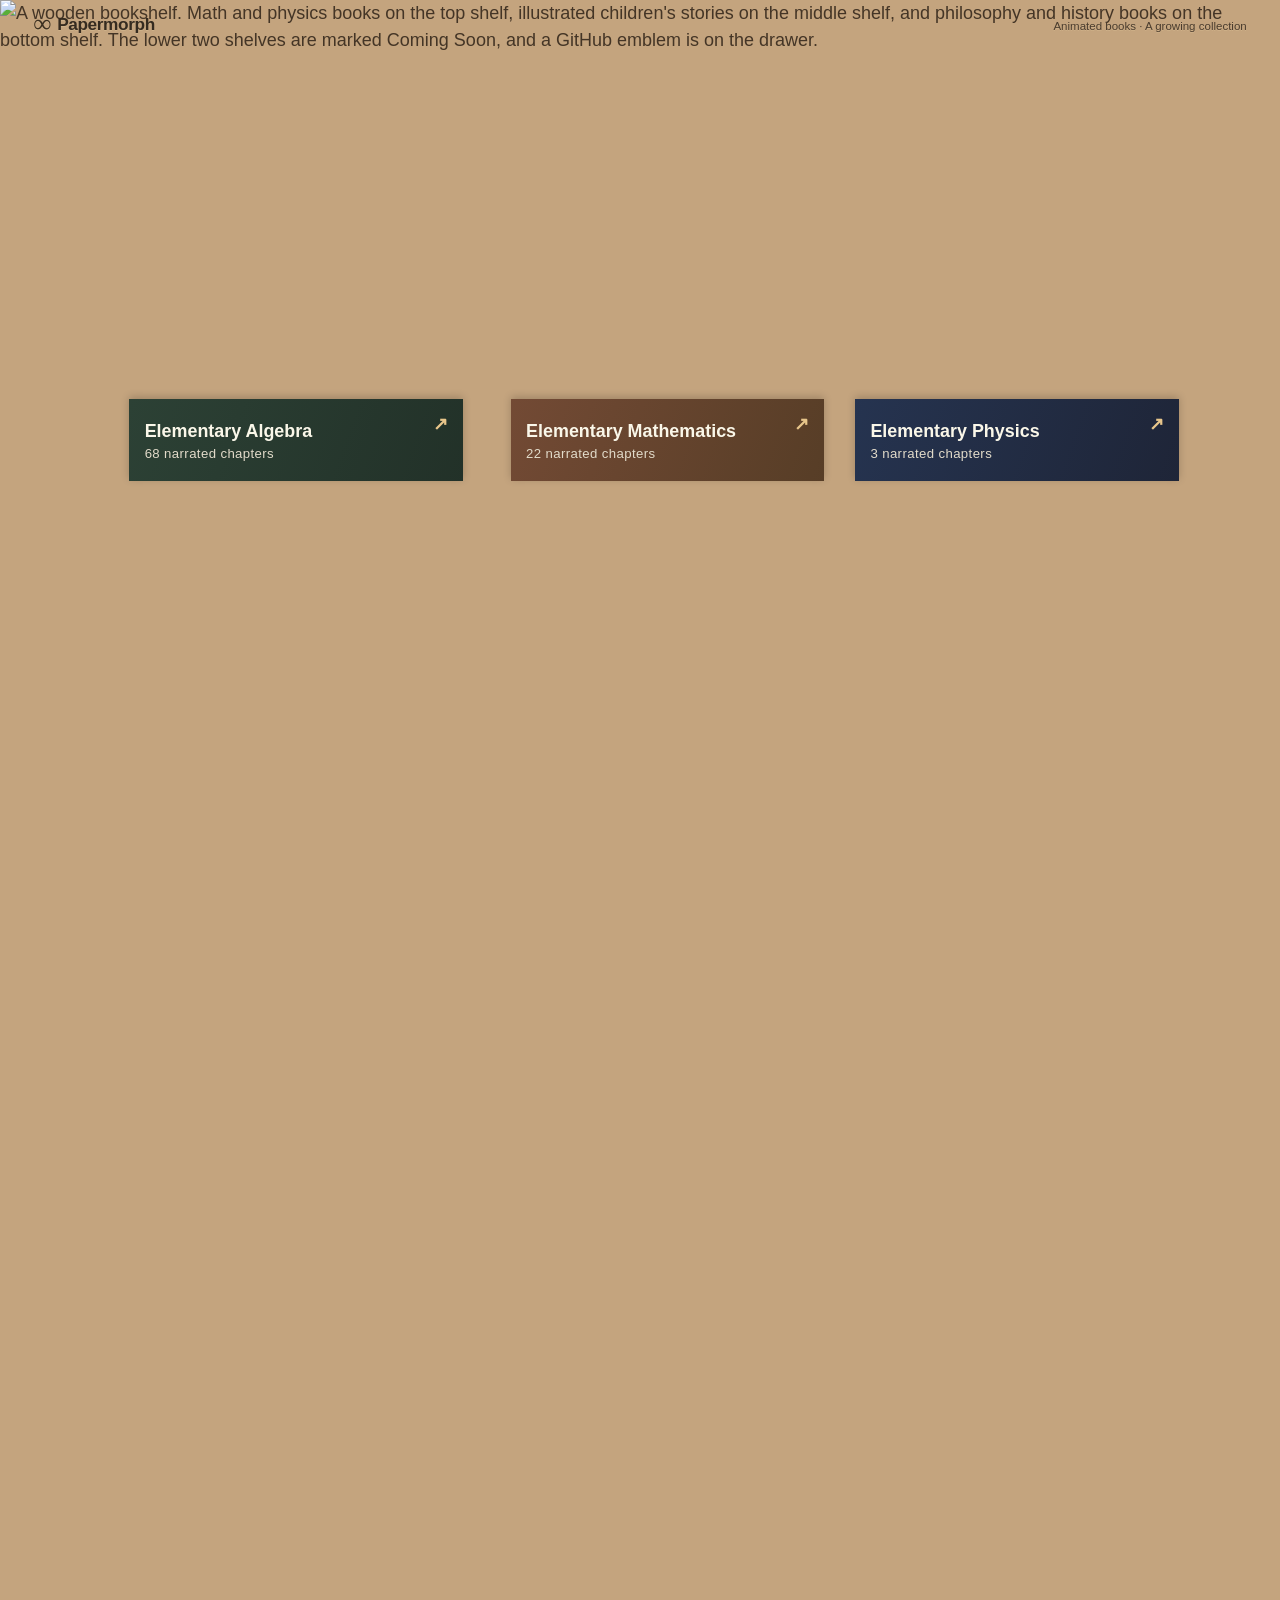
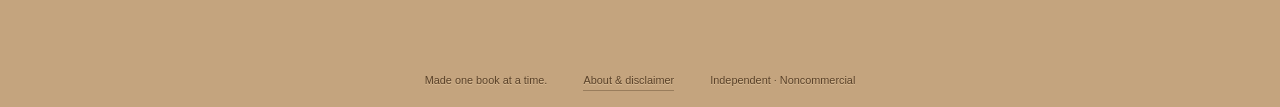
==== site/index.html @ 36084b63 "Merge branch 'main' into develop # Conflicts: #	.claude/skills/papermorph/assets/engine/engine.css #" ====
<!doctype html>
<html lang="en">
<head>
<meta charset="utf-8">
<meta name="viewport" content="width=device-width, initial-scale=1">
<title>Papermorph — The animated bookshelf</title>
<meta name="description" content="A little library of books brought to life. Watch animated lessons, explore the ideas, and try them yourself.">
<link rel="icon" href="data:image/svg+xml,%3Csvg xmlns='http://www.w3.org/2000/svg' viewBox='0 0 64 64'%3E%3Crect width='64' height='64' rx='14' fill='%231d2b27'/%3E%3Ctext x='32' y='45' text-anchor='middle' font-size='48' fill='%23f0b45a'%3E∞%3C/text%3E%3C/svg%3E">
<link rel="stylesheet" href="lib/bookshelf.css">
<script src="lib/bookshelf.js" defer></script>
</head>
<body>
<main id="shelf" aria-labelledby="shelf-title">
  <header class="shelf-top">
    <h1 id="shelf-title"><a class="shelf-brand" href="#"><span aria-hidden="true">∞</span> Papermorph</a></h1>
    <p>Animated books · A growing collection</p>
  </header>
  <figure class="photo-shelf" aria-label="Three shelves: STEM, picture books for children, and curious books">
    <img class="shelf-photo" src="assets/bookshelf.png" width="1086" height="1448" alt="A wooden bookshelf. Math and physics books on the top shelf, illustrated children's stories on the middle shelf, and philosophy and history books on the bottom shelf. The lower two shelves are marked Coming Soon, and a GitHub emblem is on the drawer." fetchpriority="high">
    <div id="shelf-books">
      <section class="shelf-tier" aria-labelledby="stem-title">
        <h2 class="visually-hidden" id="stem-title">STEM · Mathematics</h2>
        <a class="book-hotspot algebra-book" data-book="elementary-algebra" href="elementary-algebra/" aria-label="Open Elementary Algebra, 68 narrated chapters">
          <span class="book-caption"><strong>Elementary Algebra <span aria-hidden="true">↗</span></strong><small>68 narrated chapters</small></span>
        </a>
        <a class="book-hotspot math-book" data-book="math-notebook" href="math-notebook/" aria-label="Open Elementary Mathematics, 22 narrated chapters">
          <span class="book-caption"><strong>Elementary Mathematics <span aria-hidden="true">↗</span></strong><small>22 narrated chapters</small></span>
        </a>
        <a class="book-hotspot physics-book" data-book="science" href="science/" aria-label="Open Elementary Physics, 3 narrated chapters">
          <span class="book-caption"><strong>Elementary Physics <span aria-hidden="true">↗</span></strong><small>3 narrated chapters</small></span>
        </a>
      </section>
      <section class="shelf-tier" aria-labelledby="picture-title">
        <h2 class="visually-hidden" id="picture-title">Picture books for children · Coming soon</h2>
      </section>
      <section class="shelf-tier" aria-labelledby="curious-title">
        <h2 class="visually-hidden" id="curious-title">Curious books · Coming soon</h2>
      </section>
    </div>
    <a class="github-drawer" href="https://github.com/DozenTwelve/Papermorph" target="_blank" rel="noopener noreferrer" aria-label="Papermorph on GitHub: source and Skills"></a>
    <noscript><p class="shelf-noscript">Book links work without JavaScript. The animated lessons require JavaScript.</p></noscript>
  </figure>
  <footer class="shelf-footer">
    <span>Made one book at a time.</span>
    <button type="button" id="shelf-about-button">About &amp; disclaimer</button>
    <span>Independent · Noncommercial</span>
  </footer>
  <dialog class="shelf-about" id="shelf-about" aria-labelledby="shelf-about-title">
    <form method="dialog"><button class="about-close" aria-label="Close">×</button></form>
    <p class="about-kicker">A note from the bookshelf</p>
    <h2 id="shelf-about-title">About Papermorph</h2>
    <p>An independent, noncommercial educational project. Not affiliated with the authors or publishers of the reference books. Book titles and original materials belong to their respective owners.</p>
    <p>Lessons may contain errors; corrections are welcome. Reading progress stays in your browser. Books on the future shelves are previews, not available lessons.</p>
    <p>Explore the source and book-making Skill on <a href="https://github.com/DozenTwelve/Papermorph" target="_blank" rel="noopener noreferrer">GitHub</a>.</p>
  </dialog>
</main>
</body>
</html>
---- site/lib/bookshelf.css ----
:root {
  --ui: "Avenir Next", "Segoe UI", "Helvetica Neue", Arial, sans-serif;
  --book: "Iowan Old Style", Palatino, Georgia, serif;
  color-scheme: dark;
}
* { box-sizing: border-box; }
body { margin: 0; min-height: 100svh; background: #c4a47e; font: 18px/1.5 var(--ui); }
a { color: inherit; }
@view-transition { navigation: auto; }
::view-transition-group(*) { animation-duration: .5s; animation-timing-function: cubic-bezier(.2, .8, .2, 1); }
/* The photographed bookshelf belongs to this website, not the book-making Skill. */
#shelf { position: relative; width: 100%; min-height: 100dvh; margin: 0; color: #443526; }
.shelf-top { position: absolute; z-index: 2; inset: 0 0 auto; display: flex; justify-content: space-between; align-items: center; height: 3%; padding: 0 2.6%; }
#shelf-title { margin: 0; font: 600 clamp(14px, 1.35vw, 25px)/1 var(--ui); letter-spacing: -.4px; view-transition-name: none; }
.shelf-brand { text-decoration: none; }
.shelf-brand { display: inline-flex; align-items: center; gap: 6px; color: #352b20; text-shadow: 0 1px #ecd3a54a; }
.shelf-brand > span { font: clamp(21px, 2vw, 36px)/.7 var(--book); color: #3c3021; }
.shelf-top p { margin: 0; color: #493b2d; font: 500 clamp(10px, .9vw, 15px) var(--ui); text-shadow: 0 1px #ecd3a54a; }
.photo-shelf { position: relative; width: 100%; aspect-ratio: 3 / 4; container-type: inline-size; margin: 0; }
.shelf-photo { display: block; width: 100%; height: auto; }
.shelf-tier { display: contents; }
.visually-hidden { position: absolute; width: 1px; height: 1px; padding: 0; margin: -1px; overflow: hidden; clip-path: inset(50%); white-space: nowrap; border: 0; }
.book-hotspot { position: absolute; display: block; top: 4.9%; height: 23.3%; text-decoration: none; border-radius: 2px; outline-offset: 4px; }
.algebra-book { left: 10.1%; width: 26.1%; }
.math-book { left: 39.9%; width: 24.5%; }
.physics-book { left: 66.8%; width: 25.3%; }
.book-hotspot:hover { box-shadow: 0 0 0 2px #f7d998b3, 0 0 28px #edc97833; }
#shelf a:focus-visible { outline: 3px solid #f4d786; outline-offset: 5px; }
.book-caption { position: absolute; bottom: 0; left: 0; right: 0; display: flex; flex-direction: column; justify-content: center; gap: .35cqw; min-height: 6.45cqw; padding: 1.1cqw 1.2cqw .9cqw; color: #faf7e9; background: linear-gradient(110deg, #263d32f5, #182a23f0); box-shadow: 0 -2px 8px #0003; font: 1.4cqw/1.25 var(--ui); transition: background .2s; }
.math-book .book-caption { background: linear-gradient(110deg, #704732f7, #503721f0); }
.physics-book .book-caption { background: linear-gradient(110deg, #1f2f4ef5, #141d33f0); }
.book-caption strong { font-weight: 600; padding-right: 1.5cqw; }
.book-caption strong > span { position: absolute; right: 1.2cqw; top: 1.1cqw; color: #e8c68b; }
.book-caption small { color: #e2dbca; font-size: 1.03cqw; letter-spacing: .03em; }
.resume-label { position: absolute; padding: .46cqw .74cqw; background: #fcf4df; color: #3c4336; box-shadow: 1px 2px 5px #0003; font: 1.03cqw var(--ui); transform: rotate(-3deg); }
.github-drawer { position: absolute; left: 9%; top: 87.5%; width: 68%; height: 8.5%; text-decoration: none; }
.shelf-noscript { position: absolute; bottom: 0; left: 24px; margin: 0; font: 11px var(--ui); color: #352c21; }
.shelf-footer { position: absolute; inset: auto 0 0; display: flex; justify-content: center; align-items: center; gap: 3%; height: 3%; padding: 0 3%; color: #594129; font: 500 clamp(10px, .85vw, 14px)/1.4 var(--ui); text-shadow: 0 1px #ffe6bd66; }
.shelf-footer button { padding: 2px 0; border: 0; border-bottom: 1px solid #59412966; background: transparent; color: inherit; font: inherit; cursor: pointer; text-shadow: inherit; }
.shelf-footer button:hover { color: #2d2116; border-bottom-color: currentColor; }
.shelf-footer button:focus-visible { outline: 2px solid #594129; outline-offset: 5px; }
.shelf-about { max-width: 580px; padding: 38px 42px; border: 1px solid #a08760; border-radius: 3px; background: #f6efdf; color: #403527; box-shadow: 0 20px 80px #291b1455; }
.shelf-about::backdrop { background: #20180fc4; backdrop-filter: blur(4px); }
.shelf-about h2 { margin: 12px 0 20px; font: 400 32px var(--book); }
.shelf-about p { font: 15px/1.7 var(--ui); }
.shelf-about .about-kicker { margin: 0; color: #826545; font-size: 11px; letter-spacing: .12em; text-transform: uppercase; }
.about-close { position: absolute; right: 16px; top: 12px; padding: 0 7px; background: transparent; border: 0; color: #675542; font: 26px var(--ui); cursor: pointer; }
@media (prefers-reduced-motion: reduce) {
  .book-caption { transition: none; }
  ::view-transition-group(*), ::view-transition-old(*), ::view-transition-new(*) { animation: none !important; }
}
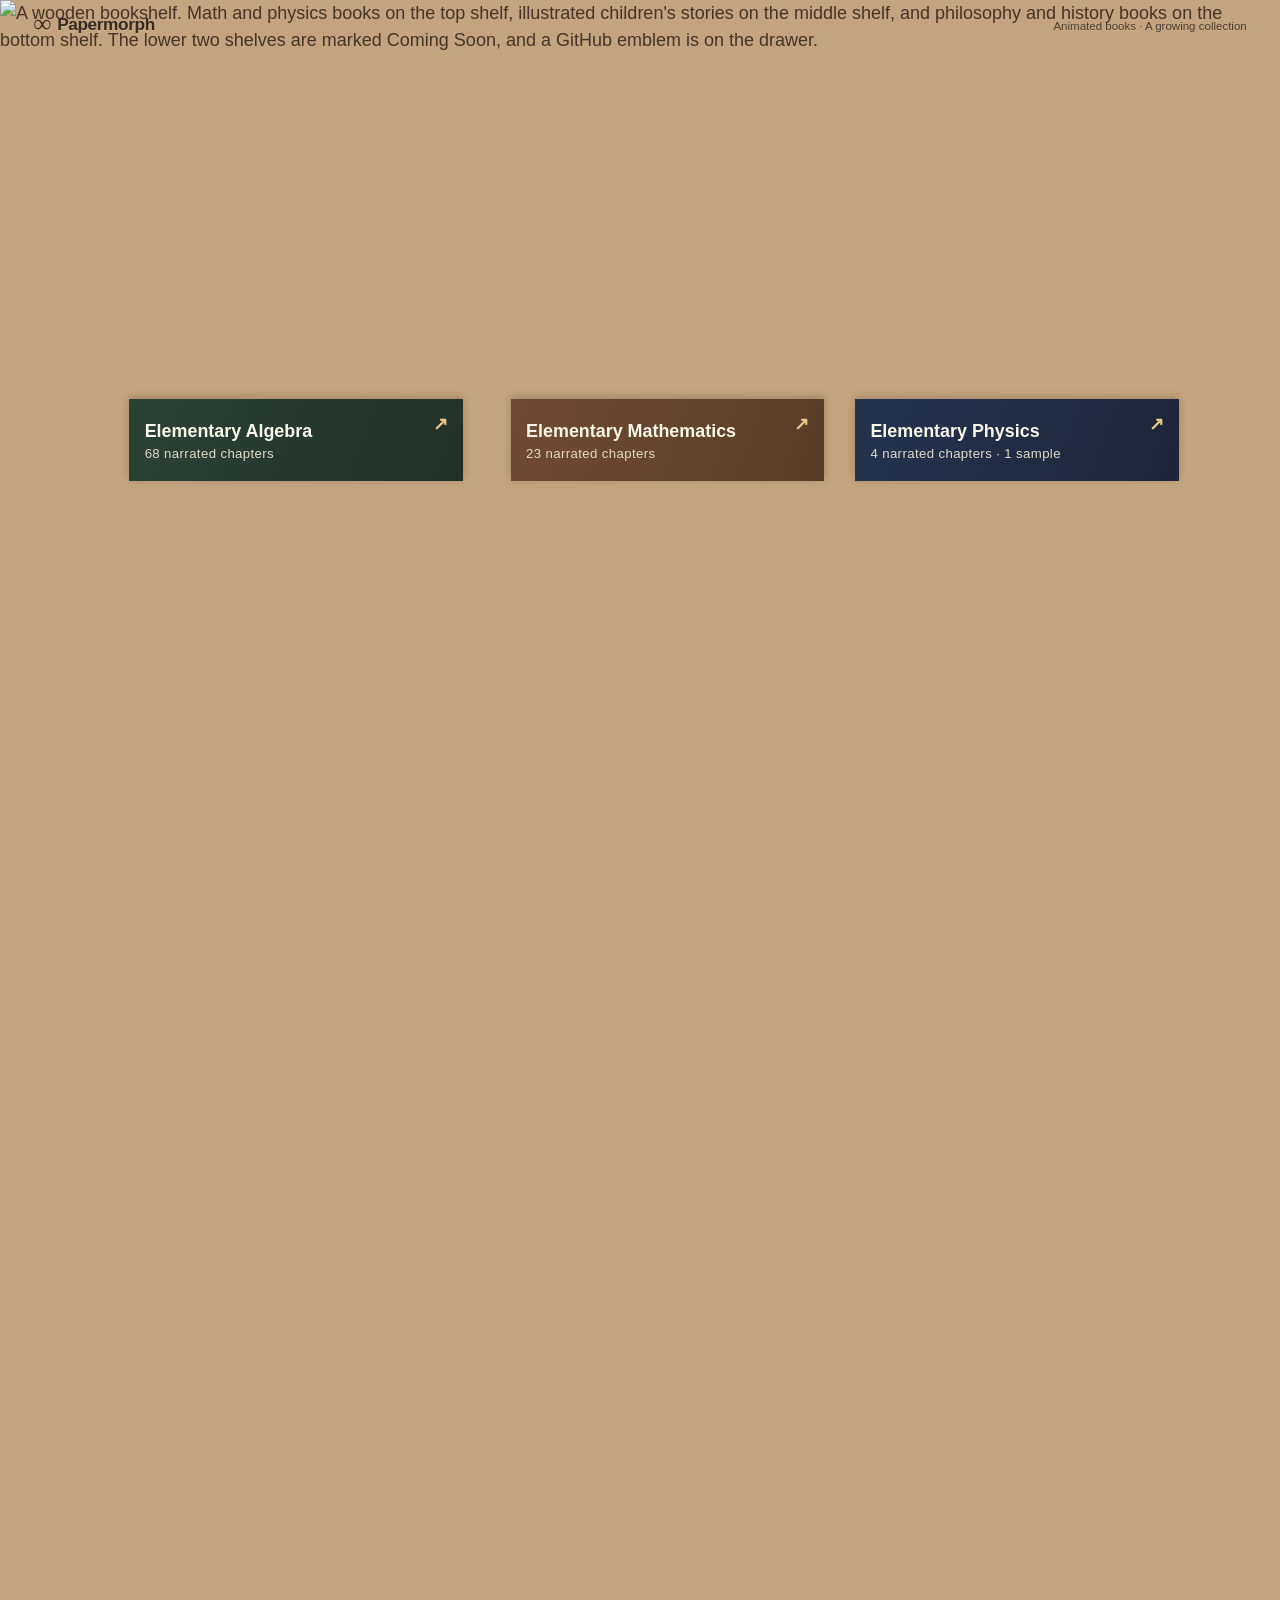
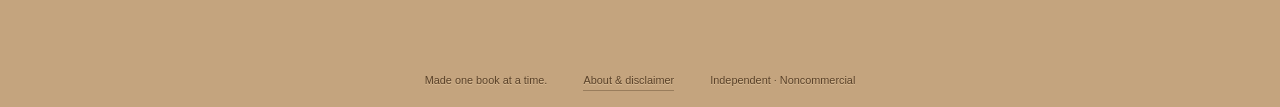
==== commit efc823de: "feat(site): physics sample chapter 19, shelf counts, no header flicker in Firefox - Chapter 19, The " ====
--- a/site/index.html
+++ b/site/index.html
@@ -23,11 +23,11 @@
         <a class="book-hotspot algebra-book" data-book="elementary-algebra" href="elementary-algebra/" aria-label="Open Elementary Algebra, 68 narrated chapters">
           <span class="book-caption"><strong>Elementary Algebra <span aria-hidden="true">↗</span></strong><small>68 narrated chapters</small></span>
         </a>
-        <a class="book-hotspot math-book" data-book="math-notebook" href="math-notebook/" aria-label="Open Elementary Mathematics, 22 narrated chapters">
-          <span class="book-caption"><strong>Elementary Mathematics <span aria-hidden="true">↗</span></strong><small>22 narrated chapters</small></span>
+        <a class="book-hotspot math-book" data-book="math-notebook" href="math-notebook/" aria-label="Open Elementary Mathematics, 23 narrated chapters">
+          <span class="book-caption"><strong>Elementary Mathematics <span aria-hidden="true">↗</span></strong><small>23 narrated chapters</small></span>
         </a>
-        <a class="book-hotspot physics-book" data-book="science" href="science/" aria-label="Open Elementary Physics, 3 narrated chapters">
-          <span class="book-caption"><strong>Elementary Physics <span aria-hidden="true">↗</span></strong><small>3 narrated chapters</small></span>
+        <a class="book-hotspot physics-book" data-book="science" href="science/" aria-label="Open Elementary Physics, 4 narrated chapters and a sample chapter">
+          <span class="book-caption"><strong>Elementary Physics <span aria-hidden="true">↗</span></strong><small>4 narrated chapters · 1 sample</small></span>
         </a>
       </section>
       <section class="shelf-tier" aria-labelledby="picture-title">
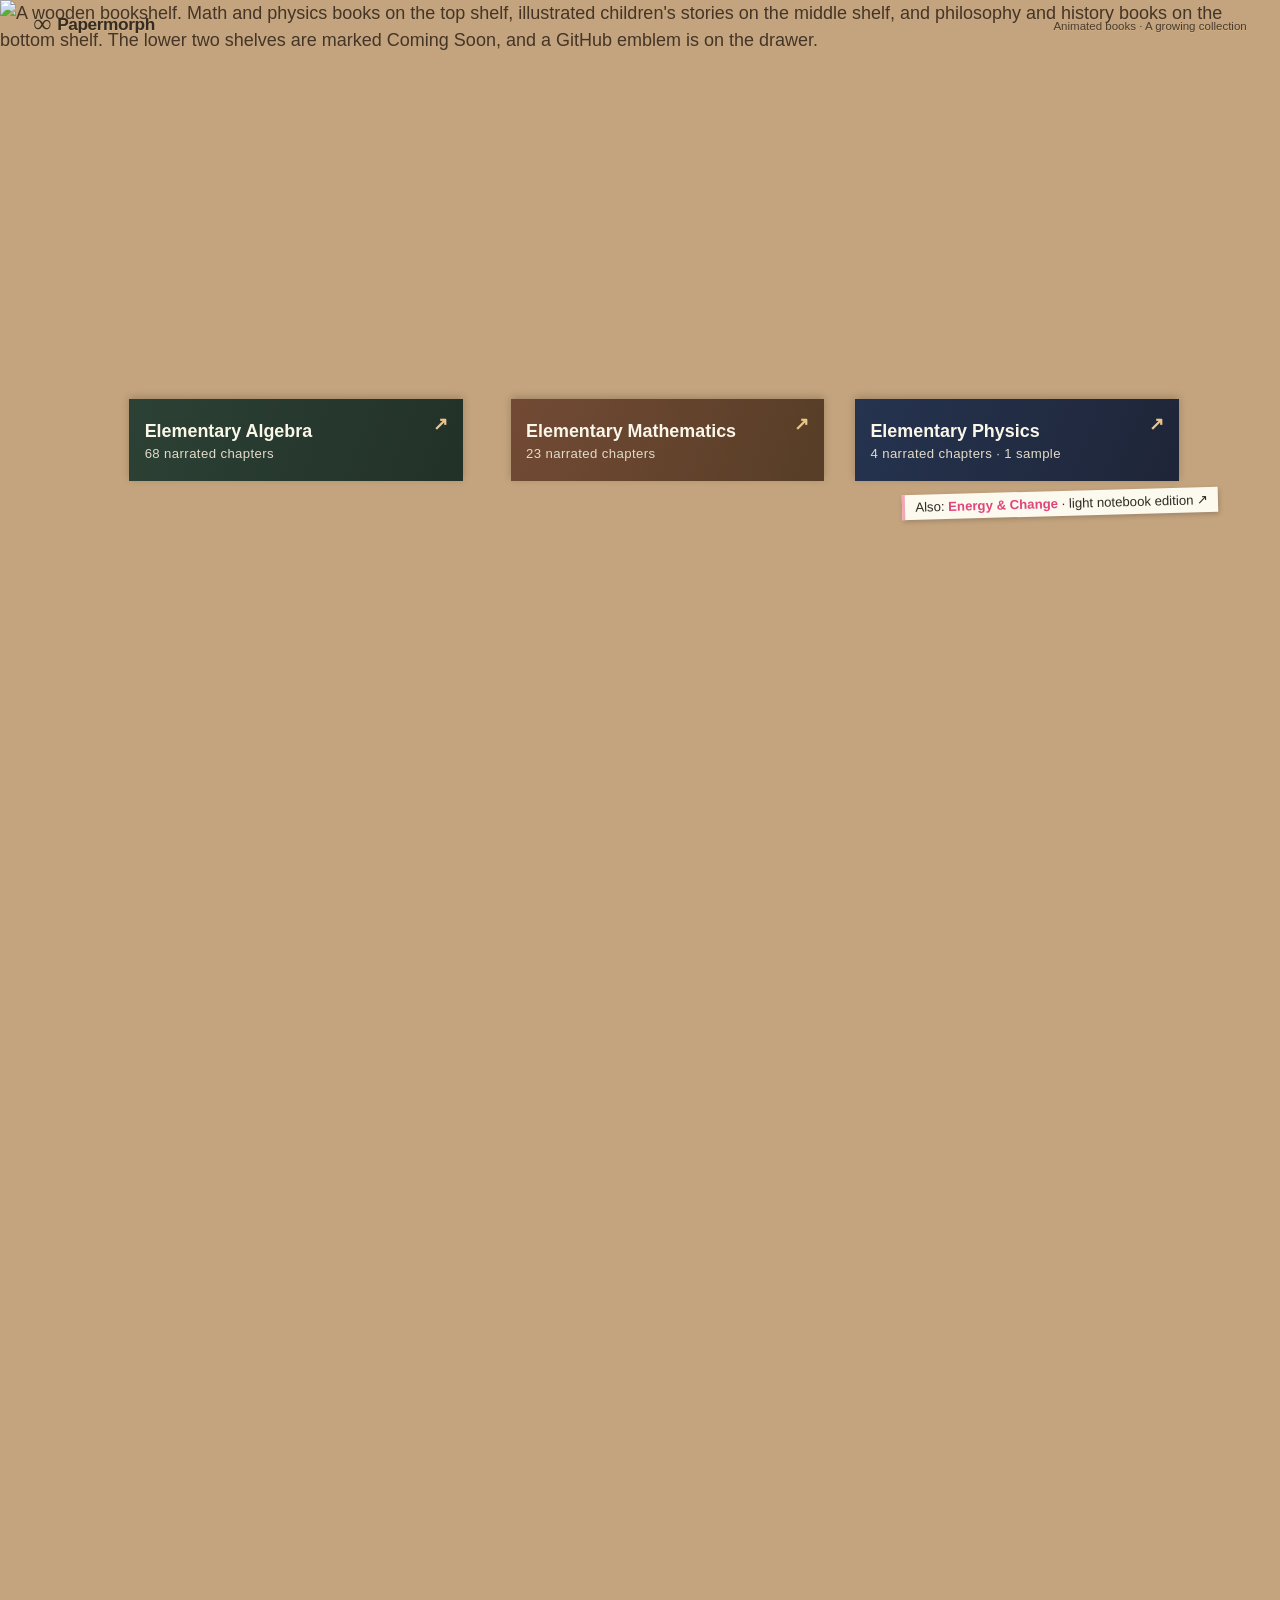
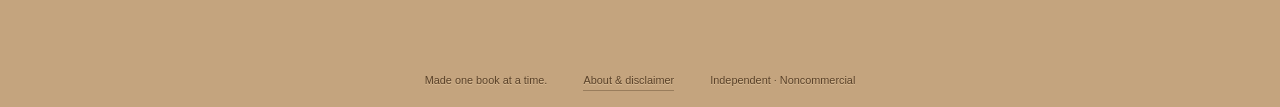
==== commit fe731d79: "feat(site): Energy & Change, a light notebook edition of the energy chapter Chapter 13 (Forms of Ene" ====
--- a/site/index.html
+++ b/site/index.html
@@ -29,6 +29,7 @@
         <a class="book-hotspot physics-book" data-book="science" href="science/" aria-label="Open Elementary Physics, 4 narrated chapters and a sample chapter">
           <span class="book-caption"><strong>Elementary Physics <span aria-hidden="true">↗</span></strong><small>4 narrated chapters · 1 sample</small></span>
         </a>
+        <a class="also-label" href="physics-notebook/" aria-label="Also: Energy and Change, the physics book's energy chapter in a light notebook edition">Also: <b>Energy &amp; Change</b> · light notebook edition ↗</a>
       </section>
       <section class="shelf-tier" aria-labelledby="picture-title">
         <h2 class="visually-hidden" id="picture-title">Picture books for children · Coming soon</h2>
--- a/site/lib/bookshelf.css
+++ b/site/lib/bookshelf.css
@@ -33,6 +33,10 @@
 .book-caption strong > span { position: absolute; right: 1.2cqw; top: 1.1cqw; color: #e8c68b; }
 .book-caption small { color: #e2dbca; font-size: 1.03cqw; letter-spacing: .03em; }
 .resume-label { position: absolute; padding: .46cqw .74cqw; background: #fcf4df; color: #3c4336; box-shadow: 1px 2px 5px #0003; font: 1.03cqw var(--ui); transform: rotate(-3deg); }
+.also-label { position: absolute; left: 70.5%; top: 28.75%; padding: .4cqw .8cqw; background: #fcf9ef; color: #2e2a24; box-shadow: 1px 2px 5px #0003;
+  font: 1.03cqw var(--ui); text-decoration: none; white-space: nowrap; transform: rotate(-1.5deg); border-left: .3cqw solid #f2a7b5; }
+.also-label b { font-weight: 600; color: #e0457b; }
+.also-label:hover { box-shadow: 1px 3px 9px #0005; }
 .github-drawer { position: absolute; left: 9%; top: 87.5%; width: 68%; height: 8.5%; text-decoration: none; }
 .shelf-noscript { position: absolute; bottom: 0; left: 24px; margin: 0; font: 11px var(--ui); color: #352c21; }
 .shelf-footer { position: absolute; inset: auto 0 0; display: flex; justify-content: center; align-items: center; gap: 3%; height: 3%; padding: 0 3%; color: #594129; font: 500 clamp(10px, .85vw, 14px)/1.4 var(--ui); text-shadow: 0 1px #ffe6bd66; }
